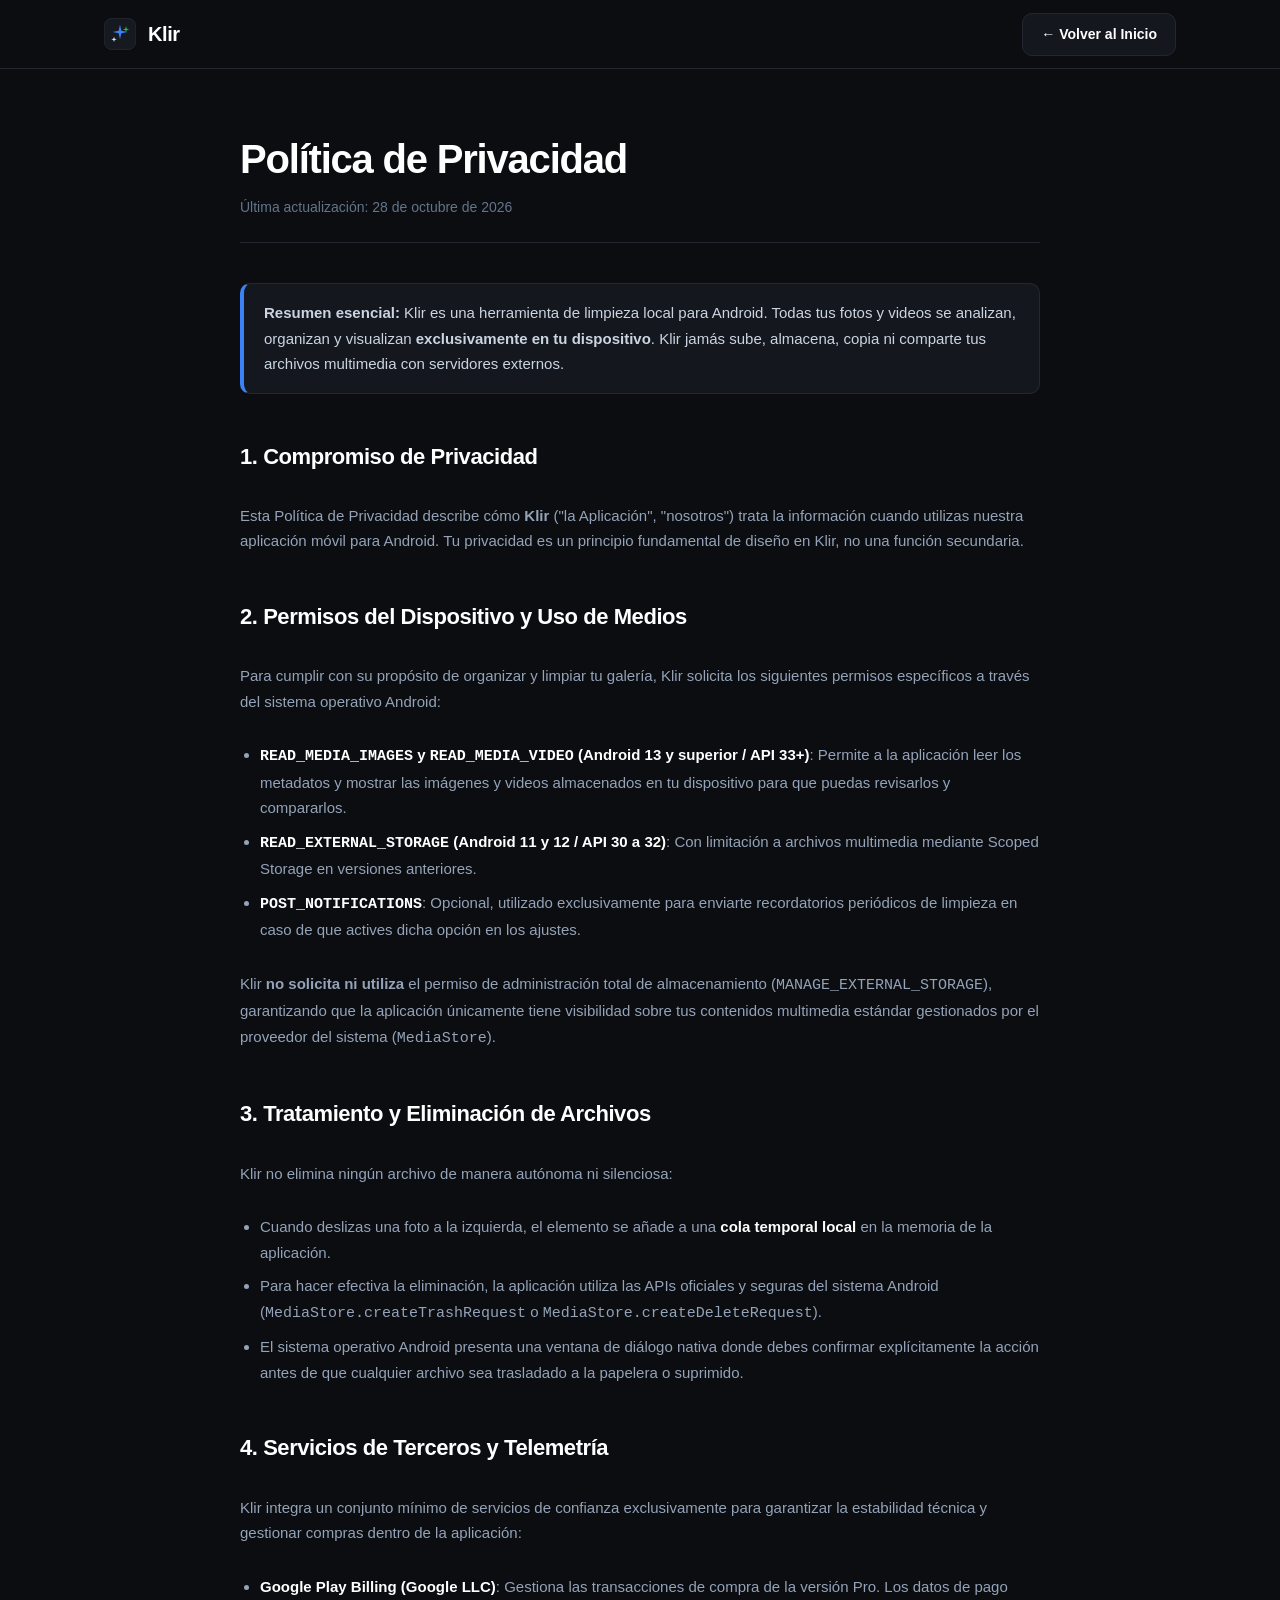
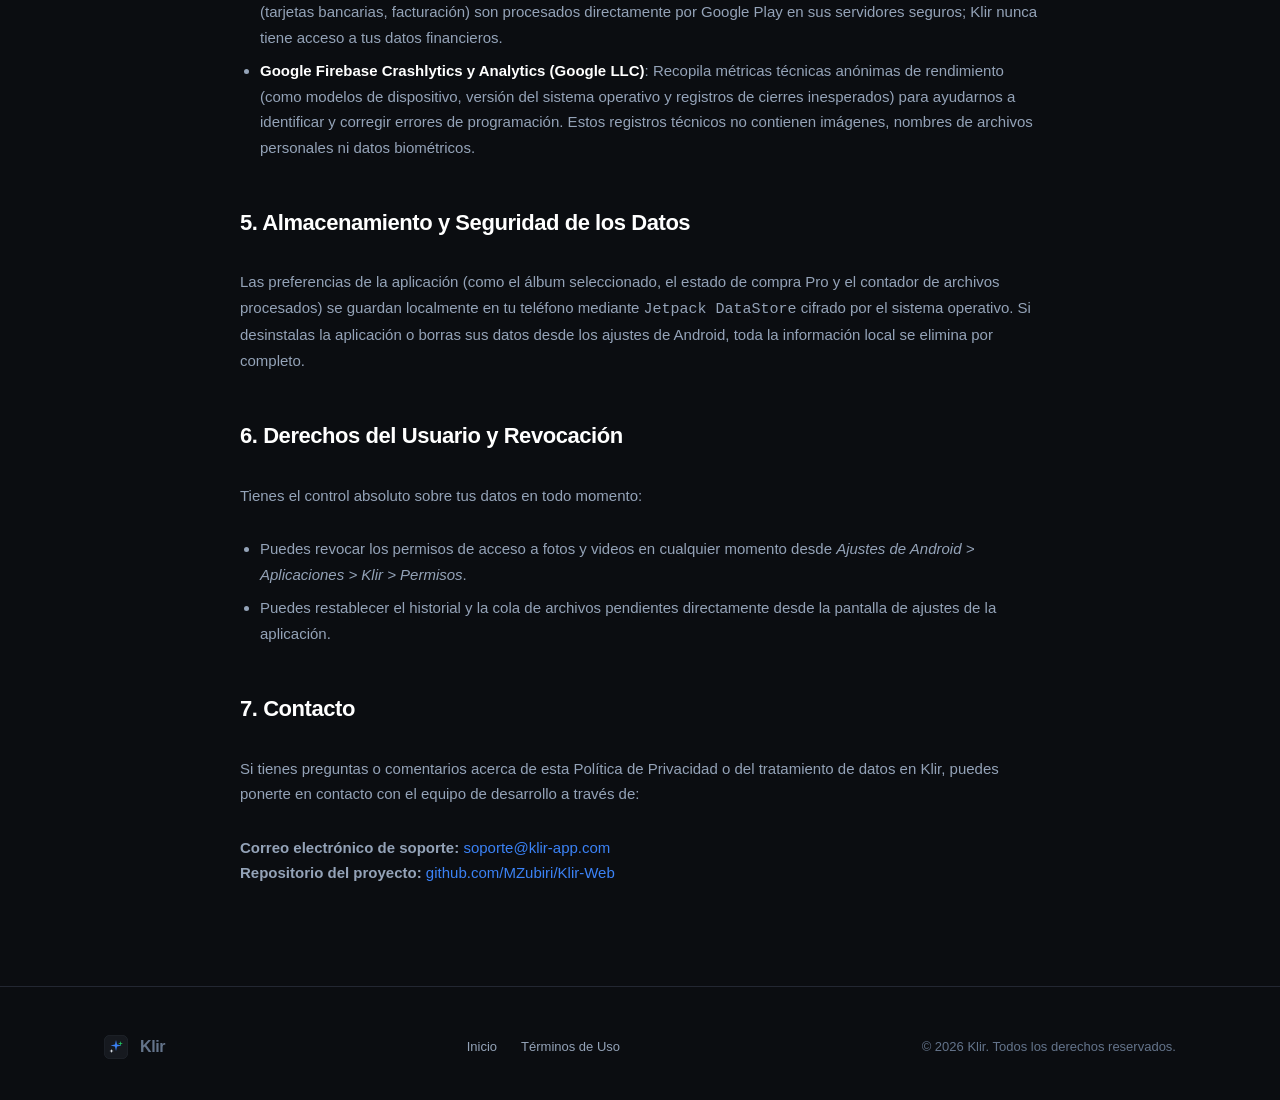
==== privacy.html @ 54c5ca5b "feat: initial release of Klir landing page, interactive demo, and legal policies" ====
<!DOCTYPE html>
<html lang="es">
<head>
  <meta charset="UTF-8">
  <meta name="viewport" content="width=device-width, initial-scale=1.0">
  <title>Política de Privacidad — Klir</title>
  <meta name="description" content="Política de Privacidad oficial de Klir para Android. Conoce cómo protegemos tus fotos y datos con procesamiento 100% en tu dispositivo.">
  <meta name="theme-color" content="#0B0D11">
  <link rel="icon" type="image/svg+xml" href="assets/favicon.svg">
  <link rel="stylesheet" href="styles.css">
</head>
<body>

  <!-- Header -->
  <header class="site-header">
    <div class="container nav-wrap">
      <a href="index.html" class="brand">
        <img src="assets/logo.svg" alt="Klir Icon" class="brand-icon">
        <span>Klir</span>
      </a>

      <div class="nav-actions">
        <a href="index.html" class="btn btn-secondary">← Volver al Inicio</a>
      </div>
    </div>
  </header>

  <!-- Legal Content -->
  <main class="container legal-page">
    <header class="legal-header">
      <h1 class="legal-title">Política de Privacidad</h1>
      <div class="legal-updated">Última actualización: 28 de octubre de 2026</div>
    </header>

    <div class="legal-content">
      <div class="legal-callout">
        <strong>Resumen esencial:</strong> Klir es una herramienta de limpieza local para Android. Todas tus fotos y videos se analizan, organizan y visualizan <strong>exclusivamente en tu dispositivo</strong>. Klir jamás sube, almacena, copia ni comparte tus archivos multimedia con servidores externos.
      </div>

      <h2>1. Compromiso de Privacidad</h2>
      <p>
        Esta Política de Privacidad describe cómo <strong>Klir</strong> ("la Aplicación", "nosotros") trata la información cuando utilizas nuestra aplicación móvil para Android. Tu privacidad es un principio fundamental de diseño en Klir, no una función secundaria.
      </p>

      <h2>2. Permisos del Dispositivo y Uso de Medios</h2>
      <p>
        Para cumplir con su propósito de organizar y limpiar tu galería, Klir solicita los siguientes permisos específicos a través del sistema operativo Android:
      </p>
      <ul>
        <li>
          <strong><code>READ_MEDIA_IMAGES</code> y <code>READ_MEDIA_VIDEO</code> (Android 13 y superior / API 33+)</strong>: Permite a la aplicación leer los metadatos y mostrar las imágenes y videos almacenados en tu dispositivo para que puedas revisarlos y compararlos.
        </li>
        <li>
          <strong><code>READ_EXTERNAL_STORAGE</code> (Android 11 y 12 / API 30 a 32)</strong>: Con limitación a archivos multimedia mediante Scoped Storage en versiones anteriores.
        </li>
        <li>
          <strong><code>POST_NOTIFICATIONS</code></strong>: Opcional, utilizado exclusivamente para enviarte recordatorios periódicos de limpieza en caso de que actives dicha opción en los ajustes.
        </li>
      </ul>
      <p>
        Klir <strong>no solicita ni utiliza</strong> el permiso de administración total de almacenamiento (<code>MANAGE_EXTERNAL_STORAGE</code>), garantizando que la aplicación únicamente tiene visibilidad sobre tus contenidos multimedia estándar gestionados por el proveedor del sistema (<code>MediaStore</code>).
      </p>

      <h2>3. Tratamiento y Eliminación de Archivos</h2>
      <p>
        Klir no elimina ningún archivo de manera autónoma ni silenciosa:
      </p>
      <ul>
        <li>Cuando deslizas una foto a la izquierda, el elemento se añade a una <strong>cola temporal local</strong> en la memoria de la aplicación.</li>
        <li>Para hacer efectiva la eliminación, la aplicación utiliza las APIs oficiales y seguras del sistema Android (<code>MediaStore.createTrashRequest</code> o <code>MediaStore.createDeleteRequest</code>).</li>
        <li>El sistema operativo Android presenta una ventana de diálogo nativa donde debes confirmar explícitamente la acción antes de que cualquier archivo sea trasladado a la papelera o suprimido.</li>
      </ul>

      <h2>4. Servicios de Terceros y Telemetría</h2>
      <p>
        Klir integra un conjunto mínimo de servicios de confianza exclusivamente para garantizar la estabilidad técnica y gestionar compras dentro de la aplicación:
      </p>
      <ul>
        <li>
          <strong>Google Play Billing (Google LLC)</strong>: Gestiona las transacciones de compra de la versión Pro. Los datos de pago (tarjetas bancarias, facturación) son procesados directamente por Google Play en sus servidores seguros; Klir nunca tiene acceso a tus datos financieros.
        </li>
        <li>
          <strong>Google Firebase Crashlytics y Analytics (Google LLC)</strong>: Recopila métricas técnicas anónimas de rendimiento (como modelos de dispositivo, versión del sistema operativo y registros de cierres inesperados) para ayudarnos a identificar y corregir errores de programación. Estos registros técnicos no contienen imágenes, nombres de archivos personales ni datos biométricos.
        </li>
      </ul>

      <h2>5. Almacenamiento y Seguridad de los Datos</h2>
      <p>
        Las preferencias de la aplicación (como el álbum seleccionado, el estado de compra Pro y el contador de archivos procesados) se guardan localmente en tu teléfono mediante <code>Jetpack DataStore</code> cifrado por el sistema operativo. Si desinstalas la aplicación o borras sus datos desde los ajustes de Android, toda la información local se elimina por completo.
      </p>

      <h2>6. Derechos del Usuario y Revocación</h2>
      <p>
        Tienes el control absoluto sobre tus datos en todo momento:
      </p>
      <ul>
        <li>Puedes revocar los permisos de acceso a fotos y videos en cualquier momento desde <em>Ajustes de Android &gt; Aplicaciones &gt; Klir &gt; Permisos</em>.</li>
        <li>Puedes restablecer el historial y la cola de archivos pendientes directamente desde la pantalla de ajustes de la aplicación.</li>
      </ul>

      <h2>7. Contacto</h2>
      <p>
        Si tienes preguntas o comentarios acerca de esta Política de Privacidad o del tratamiento de datos en Klir, puedes ponerte en contacto con el equipo de desarrollo a través de:
      </p>
      <p>
        <strong>Correo electrónico de soporte:</strong> <a href="mailto:soporte@klir-app.com" style="color: var(--accent-blue);">soporte@klir-app.com</a><br>
        <strong>Repositorio del proyecto:</strong> <a href="https://github.com/MZubiri/Klir-Web" target="_blank" rel="noopener" style="color: var(--accent-blue);">github.com/MZubiri/Klir-Web</a>
      </p>
    </div>
  </main>

  <!-- Footer -->
  <footer class="site-footer">
    <div class="container footer-grid">
      <div class="brand">
        <img src="assets/logo.svg" alt="Klir Icon" style="width: 24px; height: 24px;">
        <span style="font-size: 16px;">Klir</span>
      </div>

      <ul class="footer-nav">
        <li><a href="index.html" class="footer-link">Inicio</a></li>
        <li><a href="terms.html" class="footer-link">Términos de Uso</a></li>
      </ul>

      <div>
        <span>© 2026 Klir. Todos los derechos reservados.</span>
      </div>
    </div>
  </footer>

</body>
</html>
---- styles.css ----
/* ==========================================================================
   KLIR WEB — Minimalist, Solid Tech Design (Zero AI Gradients)
   ========================================================================== */

:root {
  --bg-main: #0B0D11;
  --bg-card: #14171E;
  --bg-card-hover: #1A1F29;
  --bg-inset: #0F1217;
  --border-color: #232732;
  --border-highlight: #333846;
  
  --text-main: #FFFFFF;
  --text-muted: #94A3B8;
  --text-dim: #64748B;
  
  --accent-blue: #3B82F6;
  --accent-blue-hover: #2563EB;
  --accent-green: #22C55E;
  --accent-green-bg: #14281E;
  --accent-red: #EF4444;
  --accent-red-bg: #2B1517;
  --accent-star: #F59E0B;
  
  --font-sans: -apple-system, BlinkMacSystemFont, "Segoe UI", Roboto, Helvetica, Arial, sans-serif;
  --font-mono: ui-monospace, SFMono-Regular, Menlo, Monaco, Consolas, monospace;
  
  --radius-sm: 6px;
  --radius-md: 10px;
  --radius-lg: 16px;
  --radius-xl: 24px;
  
  --container-max: 1120px;
}

* {
  box-sizing: border-box;
  margin: 0;
  padding: 0;
}

html {
  font-family: var(--font-sans);
  background-color: var(--bg-main);
  color: var(--text-main);
  line-height: 1.5;
  -webkit-font-smoothing: antialiased;
  scroll-behavior: smooth;
}

body {
  min-height: 100vh;
  display: flex;
  flex-direction: column;
}

a {
  color: inherit;
  text-decoration: none;
}

button {
  font-family: inherit;
  cursor: pointer;
  border: none;
  background: none;
}

.container {
  max-width: var(--container-max);
  margin: 0 auto;
  padding: 0 24px;
  width: 100%;
}

/* ==========================================================================
   Navigation
   ========================================================================== */
.site-header {
  position: sticky;
  top: 0;
  z-index: 100;
  background-color: var(--bg-main);
  border-bottom: 1px solid var(--border-color);
}

.nav-wrap {
  display: flex;
  align-items: center;
  justify-content: space-between;
  height: 68px;
}

.brand {
  display: flex;
  align-items: center;
  gap: 12px;
  font-size: 20px;
  font-weight: 700;
  letter-spacing: -0.02em;
}

.brand-icon {
  width: 32px;
  height: 32px;
}

.nav-links {
  display: flex;
  align-items: center;
  gap: 32px;
  list-style: none;
}

.nav-link {
  font-size: 14px;
  font-weight: 500;
  color: var(--text-muted);
  transition: color 0.15s ease;
}

.nav-link:hover {
  color: var(--text-main);
}

.nav-actions {
  display: flex;
  align-items: center;
  gap: 12px;
}

/* ==========================================================================
   Buttons & Badges (Solid & Crisp)
   ========================================================================== */
.btn {
  display: inline-flex;
  align-items: center;
  justify-content: center;
  gap: 8px;
  font-size: 14px;
  font-weight: 600;
  padding: 10px 18px;
  border-radius: var(--radius-md);
  transition: all 0.15s ease;
  white-space: nowrap;
}

.btn-primary {
  background-color: var(--accent-blue);
  color: #FFFFFF;
  border: 1px solid var(--accent-blue);
}

.btn-primary:hover {
  background-color: var(--accent-blue-hover);
  border-color: var(--accent-blue-hover);
}

.btn-secondary {
  background-color: var(--bg-card);
  color: var(--text-main);
  border: 1px solid var(--border-color);
}

.btn-secondary:hover {
  background-color: var(--bg-card-hover);
  border-color: var(--border-highlight);
}

.btn-lg {
  padding: 14px 24px;
  font-size: 16px;
  border-radius: var(--radius-md);
}

.pill-badge {
  display: inline-flex;
  align-items: center;
  gap: 8px;
  padding: 6px 14px;
  background-color: var(--bg-card);
  border: 1px solid var(--border-color);
  border-radius: 9999px;
  font-size: 13px;
  font-weight: 500;
  color: var(--text-muted);
}

.pill-dot {
  width: 8px;
  height: 8px;
  border-radius: 50%;
  background-color: var(--accent-green);
}

/* ==========================================================================
   Hero Section
   ========================================================================== */
.hero-section {
  padding: 80px 0 60px;
  border-bottom: 1px solid var(--border-color);
}

.hero-grid {
  display: grid;
  grid-template-columns: 1.15fr 0.85fr;
  gap: 56px;
  align-items: center;
}

.hero-content {
  display: flex;
  flex-direction: column;
  gap: 24px;
}

.hero-title {
  font-size: 52px;
  line-height: 1.08;
  letter-spacing: -0.04em;
  font-weight: 800;
  color: var(--text-main);
}

.hero-subtitle {
  font-size: 19px;
  line-height: 1.5;
  color: var(--text-muted);
  max-width: 540px;
}

.hero-cta {
  display: flex;
  flex-wrap: wrap;
  align-items: center;
  gap: 16px;
  margin-top: 8px;
}

.trust-row {
  display: flex;
  flex-wrap: wrap;
  gap: 20px;
  padding-top: 16px;
  border-top: 1px solid var(--border-color);
}

.trust-item {
  display: flex;
  align-items: center;
  gap: 8px;
  font-size: 13px;
  color: var(--text-dim);
  font-weight: 500;
}

.trust-item svg {
  width: 16px;
  height: 16px;
  color: var(--accent-blue);
}

/* ==========================================================================
   Interactive Phone Frame / Mockup (Solid borders, zero blur)
   ========================================================================== */
.phone-mockup-wrapper {
  display: flex;
  justify-content: center;
}

.phone-mockup {
  width: 320px;
  height: 620px;
  background-color: #000000;
  border: 10px solid #232732;
  border-radius: 40px;
  position: relative;
  overflow: hidden;
  box-shadow: 0 0 0 1px #333846;
  display: flex;
  flex-direction: column;
}

.phone-notch {
  width: 90px;
  height: 18px;
  background-color: #232732;
  position: absolute;
  top: 0;
  left: 50%;
  transform: translateX(-50%);
  border-bottom-left-radius: 10px;
  border-bottom-right-radius: 10px;
  z-index: 10;
}

.app-screen {
  flex: 1;
  background-color: #0E1117;
  display: flex;
  flex-direction: column;
  padding: 24px 16px 16px;
  position: relative;
  user-select: none;
}

.app-screen-header {
  display: flex;
  justify-content: space-between;
  align-items: center;
  margin-bottom: 16px;
}

.app-badge-album {
  font-size: 11px;
  font-weight: 600;
  background-color: #1A1F29;
  border: 1px solid #2A303C;
  color: #CBD5E1;
  padding: 4px 10px;
  border-radius: 6px;
}

.app-badge-trash {
  font-size: 11px;
  font-weight: 700;
  background-color: #2B1517;
  border: 1px solid #451B1E;
  color: #EF4444;
  padding: 4px 8px;
  border-radius: 6px;
}

/* The Swipe Card in Mockup */
.card-stack {
  flex: 1;
  position: relative;
  display: flex;
  align-items: center;
  justify-content: center;
}

.interactive-card {
  width: 100%;
  height: 100%;
  max-height: 380px;
  background-color: #1A1E27;
  border: 1px solid #2C3240;
  border-radius: 18px;
  overflow: hidden;
  position: relative;
  display: flex;
  flex-direction: column;
  transition: transform 0.3s cubic-bezier(0.175, 0.885, 0.32, 1.275), opacity 0.2s ease;
  cursor: grab;
}

.interactive-card:active {
  cursor: grabbing;
}

.card-image-box {
  flex: 1;
  background-color: #242A36;
  display: flex;
  flex-direction: column;
  align-items: center;
  justify-content: center;
  position: relative;
  overflow: hidden;
}

.card-sample-visual {
  width: 100%;
  height: 100%;
  display: flex;
  align-items: center;
  justify-content: center;
  background-color: #1F2430;
  color: #64748B;
  font-size: 48px;
}

.card-stamp {
  position: absolute;
  top: 20px;
  padding: 6px 14px;
  font-size: 14px;
  font-weight: 800;
  border-radius: 8px;
  letter-spacing: 0.05em;
  opacity: 0;
  transition: opacity 0.15s ease;
  pointer-events: none;
}

.stamp-keep {
  left: 20px;
  background-color: var(--accent-green);
  color: #000000;
}

.stamp-delete {
  right: 20px;
  background-color: var(--accent-red);
  color: #FFFFFF;
}

.card-meta-bar {
  padding: 12px 14px;
  background-color: #14171E;
  border-top: 1px solid #232732;
  display: flex;
  justify-content: space-between;
  align-items: center;
}

.card-meta-title {
  font-size: 12px;
  font-weight: 600;
  color: #FFFFFF;
}

.card-meta-size {
  font-size: 11px;
  font-family: var(--font-mono);
  color: #94A3B8;
}

/* Mockup Action Controls */
.mockup-controls {
  display: flex;
  justify-content: space-around;
  align-items: center;
  margin-top: 16px;
  padding: 0 10px;
}

.mockup-btn {
  width: 48px;
  height: 48px;
  border-radius: 50%;
  display: flex;
  align-items: center;
  justify-content: center;
  border: 1px solid #272C37;
  background-color: #151820;
  transition: all 0.15s ease;
}

.mockup-btn:hover {
  transform: scale(1.08);
}

.mockup-btn.btn-del {
  color: #EF4444;
}
.mockup-btn.btn-del:hover {
  background-color: #2B1517;
  border-color: #EF4444;
}

.mockup-btn.btn-star {
  color: #F59E0B;
}
.mockup-btn.btn-star:hover {
  background-color: #2A2012;
  border-color: #F59E0B;
}

.mockup-btn.btn-keep {
  color: #22C55E;
}
.mockup-btn.btn-keep:hover {
  background-color: #14281E;
  border-color: #22C55E;
}

/* ==========================================================================
   Section: Bento Grid Features (Crisp, High-Contrast Solid Cards)
   ========================================================================== */
.section {
  padding: 80px 0;
  border-bottom: 1px solid var(--border-color);
}

.section-header {
  text-align: center;
  max-width: 640px;
  margin: 0 auto 56px;
}

.section-tag {
  font-size: 12px;
  font-weight: 700;
  text-transform: uppercase;
  letter-spacing: 0.1em;
  color: var(--accent-blue);
  margin-bottom: 12px;
}

.section-title {
  font-size: 38px;
  font-weight: 800;
  letter-spacing: -0.03em;
  line-height: 1.15;
  color: var(--text-main);
  margin-bottom: 16px;
}

.section-desc {
  font-size: 16px;
  color: var(--text-muted);
  line-height: 1.5;
}

.bento-grid {
  display: grid;
  grid-template-columns: repeat(3, 1fr);
  gap: 20px;
}

.bento-card {
  background-color: var(--bg-card);
  border: 1px solid var(--border-color);
  border-radius: var(--radius-lg);
  padding: 28px;
  display: flex;
  flex-direction: column;
  justify-content: space-between;
  transition: border-color 0.15s ease;
}

.bento-card:hover {
  border-color: var(--border-highlight);
}

.bento-card.col-span-2 {
  grid-column: span 2;
}

.bento-icon {
  width: 44px;
  height: 44px;
  border-radius: var(--radius-md);
  background-color: var(--bg-inset);
  border: 1px solid var(--border-color);
  display: flex;
  align-items: center;
  justify-content: center;
  color: var(--text-main);
  margin-bottom: 20px;
}

.bento-title {
  font-size: 20px;
  font-weight: 700;
  letter-spacing: -0.02em;
  margin-bottom: 10px;
  color: var(--text-main);
}

.bento-text {
  font-size: 14px;
  color: var(--text-muted);
  line-height: 1.55;
}

.bento-preview {
  margin-top: 24px;
  background-color: var(--bg-inset);
  border: 1px solid var(--border-color);
  border-radius: var(--radius-md);
  padding: 16px;
  display: flex;
  align-items: center;
  justify-content: center;
}

/* Burst Filmstrip Mini Preview */
.burst-strip {
  display: flex;
  gap: 8px;
  width: 100%;
}

.burst-thumb {
  flex: 1;
  height: 64px;
  background-color: #242A36;
  border: 1px solid #333C4D;
  border-radius: 8px;
  position: relative;
  display: flex;
  align-items: center;
  justify-content: center;
  font-size: 11px;
  font-weight: 700;
  color: #94A3B8;
}

.burst-thumb.active {
  border: 2px solid var(--accent-blue);
  background-color: #1A2333;
  color: #FFFFFF;
}

.burst-badge-check {
  position: absolute;
  top: 4px;
  right: 4px;
  width: 16px;
  height: 16px;
  border-radius: 50%;
  background-color: var(--accent-green);
  color: #000;
  font-size: 10px;
  display: flex;
  align-items: center;
  justify-content: center;
  font-weight: 900;
}

.burst-badge-cross {
  position: absolute;
  top: 4px;
  right: 4px;
  width: 16px;
  height: 16px;
  border-radius: 50%;
  background-color: var(--accent-red);
  color: #FFF;
  font-size: 10px;
  display: flex;
  align-items: center;
  justify-content: center;
  font-weight: 900;
}

/* ==========================================================================
   Section: Privacy & Security (Crucial for Play Store Policy)
   ========================================================================== */
.privacy-box {
  background-color: var(--bg-card);
  border: 1px solid var(--border-color);
  border-radius: var(--radius-xl);
  padding: 44px;
  display: grid;
  grid-template-columns: 1fr 1fr;
  gap: 40px;
}

.privacy-list {
  list-style: none;
  display: flex;
  flex-direction: column;
  gap: 16px;
}

.privacy-item {
  display: flex;
  align-items: flex-start;
  gap: 12px;
}

.privacy-bullet {
  width: 20px;
  height: 20px;
  border-radius: 50%;
  background-color: var(--accent-green-bg);
  border: 1px solid var(--accent-green);
  color: var(--accent-green);
  display: flex;
  align-items: center;
  justify-content: center;
  font-size: 12px;
  font-weight: 900;
  flex-shrink: 0;
  margin-top: 2px;
}

.privacy-item-text {
  font-size: 14px;
  color: var(--text-muted);
  line-height: 1.5;
}

.privacy-item-text strong {
  color: var(--text-main);
  display: block;
  font-size: 15px;
  margin-bottom: 2px;
}

/* ==========================================================================
   Section: FAQ
   ========================================================================== */
.faq-grid {
  display: flex;
  flex-direction: column;
  gap: 12px;
  max-width: 760px;
  margin: 0 auto;
}

.faq-card {
  background-color: var(--bg-card);
  border: 1px solid var(--border-color);
  border-radius: var(--radius-md);
  overflow: hidden;
  transition: border-color 0.15s ease;
}

.faq-card:hover {
  border-color: var(--border-highlight);
}

.faq-header {
  padding: 20px 24px;
  width: 100%;
  display: flex;
  justify-content: space-between;
  align-items: center;
  text-align: left;
  font-size: 16px;
  font-weight: 600;
  color: var(--text-main);
}

.faq-icon {
  width: 20px;
  height: 20px;
  transition: transform 0.2s ease;
  color: var(--text-muted);
}

.faq-card.open .faq-icon {
  transform: rotate(180deg);
}

.faq-body {
  padding: 0 24px 20px;
  font-size: 14px;
  color: var(--text-muted);
  line-height: 1.6;
  display: none;
}

.faq-card.open .faq-body {
  display: block;
}

/* ==========================================================================
   Section: CTA / Final Download
   ========================================================================== */
.cta-box {
  background-color: var(--bg-card);
  border: 1px solid var(--border-color);
  border-radius: var(--radius-xl);
  padding: 56px 32px;
  text-align: center;
  display: flex;
  flex-direction: column;
  align-items: center;
  gap: 20px;
}

.cta-title {
  font-size: 36px;
  font-weight: 800;
  letter-spacing: -0.03em;
  color: var(--text-main);
}

.cta-text {
  font-size: 17px;
  color: var(--text-muted);
  max-width: 520px;
}

/* ==========================================================================
   Footer
   ========================================================================== */
.site-footer {
  margin-top: auto;
  border-top: 1px solid var(--border-color);
  background-color: var(--bg-main);
  padding: 48px 0;
  font-size: 13px;
  color: var(--text-dim);
}

.footer-grid {
  display: flex;
  justify-content: space-between;
  align-items: center;
  flex-wrap: wrap;
  gap: 24px;
}

.footer-nav {
  display: flex;
  gap: 24px;
  list-style: none;
}

.footer-link {
  color: var(--text-muted);
  transition: color 0.15s ease;
}

.footer-link:hover {
  color: var(--text-main);
}

/* ==========================================================================
   Legal Document Layout (Privacy / Terms)
   ========================================================================== */
.legal-page {
  padding: 60px 0 100px;
  max-width: 800px;
  margin: 0 auto;
}

.legal-header {
  margin-bottom: 40px;
  border-bottom: 1px solid var(--border-color);
  padding-bottom: 24px;
}

.legal-title {
  font-size: 40px;
  font-weight: 800;
  letter-spacing: -0.03em;
  margin-bottom: 8px;
}

.legal-updated {
  font-size: 14px;
  color: var(--text-dim);
}

.legal-content {
  display: flex;
  flex-direction: column;
  gap: 28px;
  font-size: 15px;
  line-height: 1.7;
  color: #CBD5E1;
}

.legal-content h2 {
  font-size: 22px;
  font-weight: 700;
  color: #FFFFFF;
  margin-top: 16px;
  letter-spacing: -0.02em;
}

.legal-content p {
  color: #94A3B8;
}

.legal-content ul {
  padding-left: 20px;
  display: flex;
  flex-direction: column;
  gap: 8px;
  color: #94A3B8;
}

.legal-content li strong {
  color: #FFFFFF;
}

.legal-callout {
  background-color: var(--bg-card);
  border: 1px solid var(--border-color);
  border-left: 4px solid var(--accent-blue);
  border-radius: var(--radius-md);
  padding: 16px 20px;
}

/* ==========================================================================
   Responsive
   ========================================================================== */
@media (max-width: 900px) {
  .hero-grid {
    grid-template-columns: 1fr;
    gap: 48px;
    text-align: center;
  }
  .hero-content {
    align-items: center;
  }
  .hero-subtitle {
    margin: 0 auto;
  }
  .hero-cta {
    justify-content: center;
  }
  .trust-row {
    justify-content: center;
  }
  .bento-grid {
    grid-template-columns: 1fr;
  }
  .bento-card.col-span-2 {
    grid-column: span 1;
  }
  .privacy-box {
    grid-template-columns: 1fr;
  }
}

@media (max-width: 640px) {
  .hero-title {
    font-size: 38px;
  }
  .nav-links {
    display: none;
  }
  .phone-mockup {
    width: 290px;
    height: 570px;
  }
}
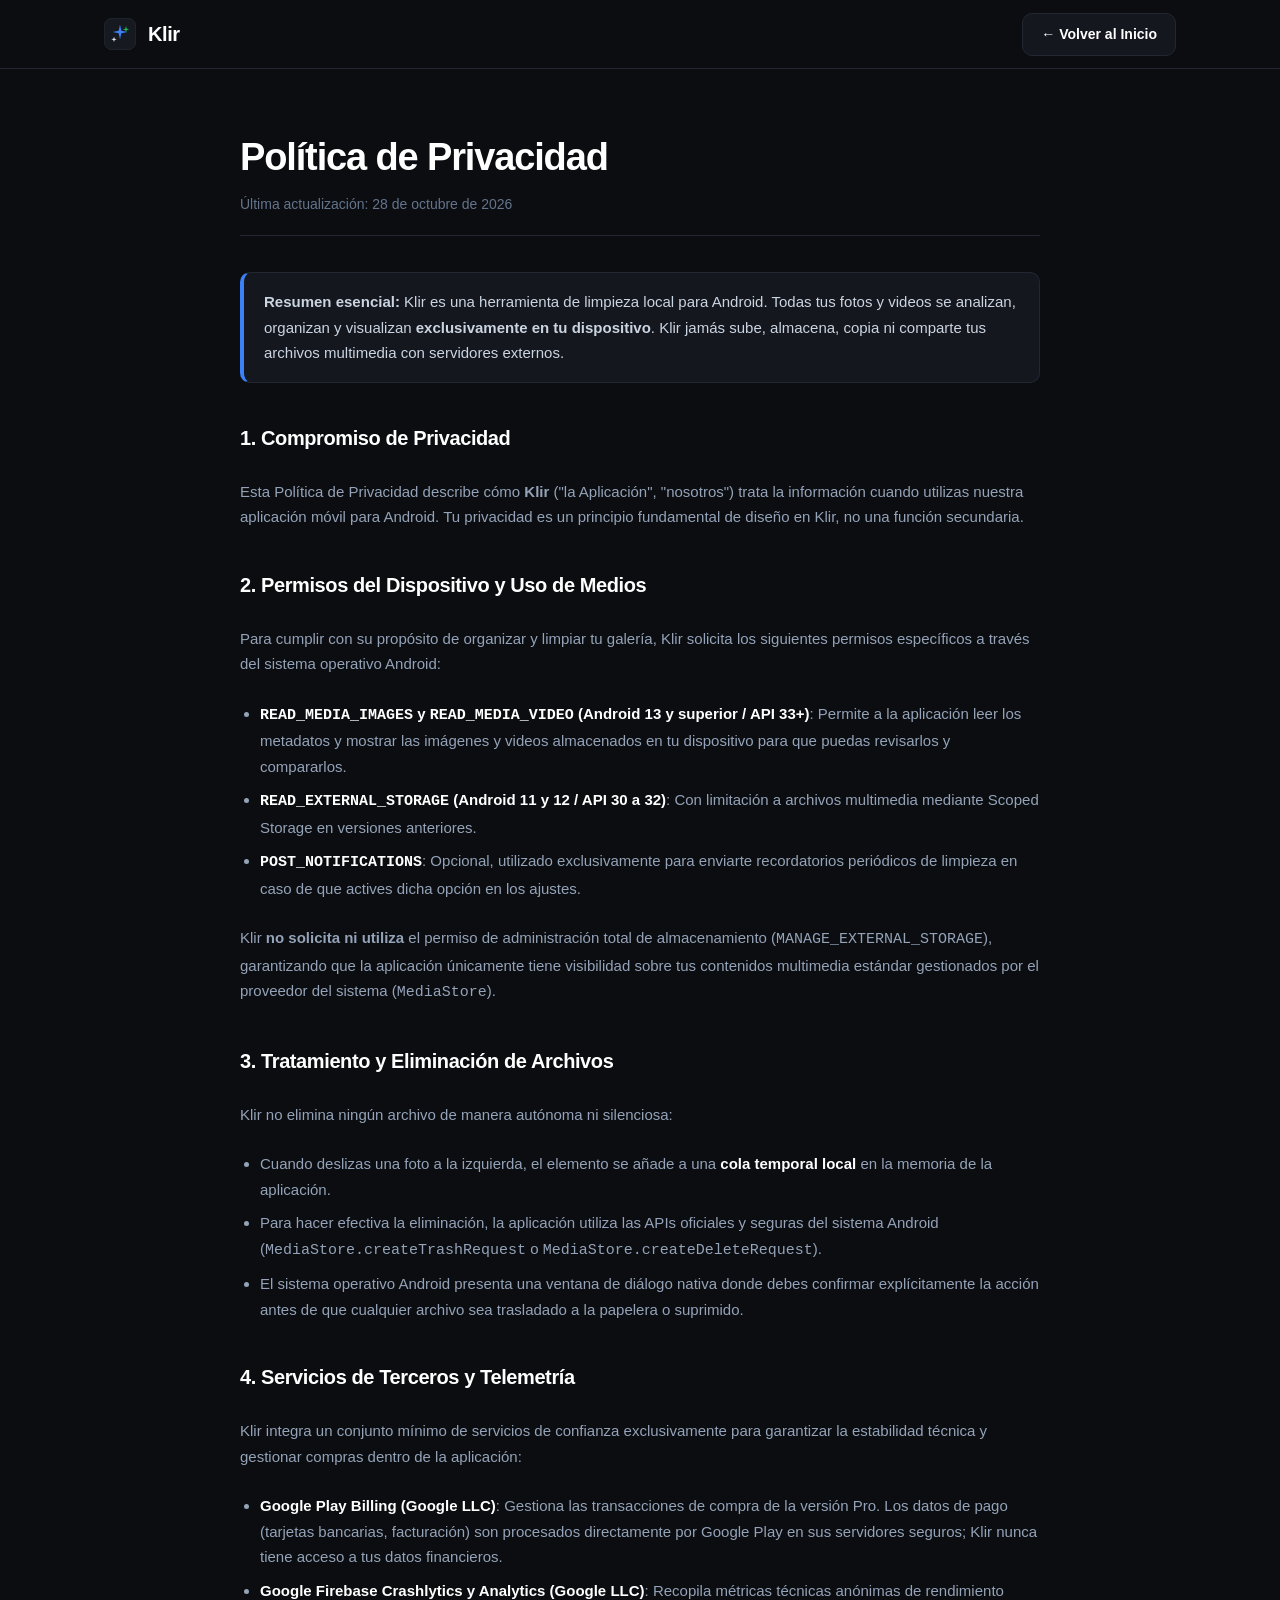
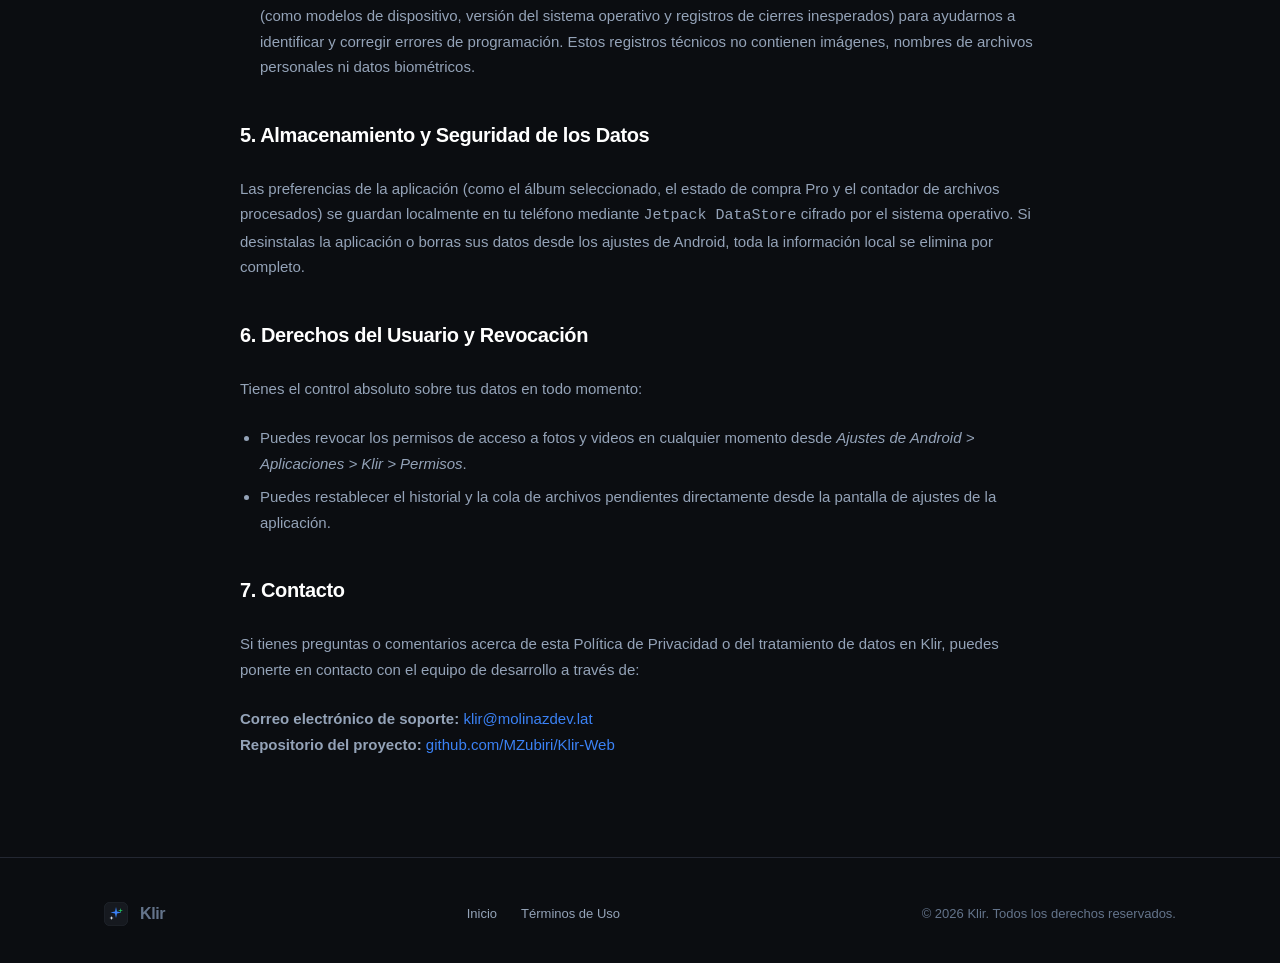
==== commit e71e8225: "refactor: human-centered copy, realistic interactive demo with card stack, and updated contact email" ====
--- a/privacy.html
+++ b/privacy.html
@@ -103,7 +103,7 @@
         Si tienes preguntas o comentarios acerca de esta Política de Privacidad o del tratamiento de datos en Klir, puedes ponerte en contacto con el equipo de desarrollo a través de:
       </p>
       <p>
-        <strong>Correo electrónico de soporte:</strong> <a href="mailto:soporte@klir-app.com" style="color: var(--accent-blue);">soporte@klir-app.com</a><br>
+        <strong>Correo electrónico de soporte:</strong> <a href="mailto:klir@molinazdev.lat" style="color: var(--accent-blue);">klir@molinazdev.lat</a><br>
         <strong>Repositorio del proyecto:</strong> <a href="https://github.com/MZubiri/Klir-Web" target="_blank" rel="noopener" style="color: var(--accent-blue);">github.com/MZubiri/Klir-Web</a>
       </p>
     </div>
--- a/styles.css
+++ b/styles.css
@@ -1,5 +1,6 @@
 /* ==========================================================================
    KLIR WEB — Minimalist, Solid Tech Design (Zero AI Gradients)
+   Human-focused, high contrast, clean typography.
    ========================================================================== */
 
 :root {
@@ -130,7 +131,7 @@
 }
 
 /* ==========================================================================
-   Buttons & Badges (Solid & Crisp)
+   Buttons & Badges
    ========================================================================== */
 .btn {
   display: inline-flex;
@@ -197,36 +198,36 @@
    Hero Section
    ========================================================================== */
 .hero-section {
-  padding: 80px 0 60px;
+  padding: 70px 0 50px;
   border-bottom: 1px solid var(--border-color);
 }
 
 .hero-grid {
   display: grid;
-  grid-template-columns: 1.15fr 0.85fr;
-  gap: 56px;
+  grid-template-columns: 1.1fr 0.9fr;
+  gap: 52px;
   align-items: center;
 }
 
 .hero-content {
   display: flex;
   flex-direction: column;
-  gap: 24px;
+  gap: 22px;
 }
 
 .hero-title {
-  font-size: 52px;
-  line-height: 1.08;
+  font-size: 50px;
+  line-height: 1.1;
   letter-spacing: -0.04em;
   font-weight: 800;
   color: var(--text-main);
 }
 
 .hero-subtitle {
-  font-size: 19px;
-  line-height: 1.5;
-  color: var(--text-muted);
-  max-width: 540px;
+  font-size: 18px;
+  line-height: 1.55;
+  color: var(--text-muted);
+  max-width: 530px;
 }
 
 .hero-cta {
@@ -234,14 +235,14 @@
   flex-wrap: wrap;
   align-items: center;
   gap: 16px;
-  margin-top: 8px;
+  margin-top: 6px;
 }
 
 .trust-row {
   display: flex;
   flex-wrap: wrap;
   gap: 20px;
-  padding-top: 16px;
+  padding-top: 18px;
   border-top: 1px solid var(--border-color);
 }
 
@@ -250,7 +251,7 @@
   align-items: center;
   gap: 8px;
   font-size: 13px;
-  color: var(--text-dim);
+  color: var(--text-muted);
   font-weight: 500;
 }
 
@@ -258,22 +259,25 @@
   width: 16px;
   height: 16px;
   color: var(--accent-blue);
-}
-
-/* ==========================================================================
-   Interactive Phone Frame / Mockup (Solid borders, zero blur)
-   ========================================================================== */
-.phone-mockup-wrapper {
-  display: flex;
-  justify-content: center;
+  flex-shrink: 0;
+}
+
+/* ==========================================================================
+   Interactive Phone Frame / Real Photo Mockup
+   ========================================================================== */
+.phone-mockup-container {
+  display: flex;
+  flex-direction: column;
+  align-items: center;
+  gap: 12px;
 }
 
 .phone-mockup {
-  width: 320px;
+  width: 330px;
   height: 620px;
   background-color: #000000;
   border: 10px solid #232732;
-  border-radius: 40px;
+  border-radius: 42px;
   position: relative;
   overflow: hidden;
   box-shadow: 0 0 0 1px #333846;
@@ -282,16 +286,16 @@
 }
 
 .phone-notch {
-  width: 90px;
-  height: 18px;
+  width: 96px;
+  height: 20px;
   background-color: #232732;
   position: absolute;
   top: 0;
   left: 50%;
   transform: translateX(-50%);
-  border-bottom-left-radius: 10px;
-  border-bottom-right-radius: 10px;
-  z-index: 10;
+  border-bottom-left-radius: 12px;
+  border-bottom-right-radius: 12px;
+  z-index: 20;
 }
 
 .app-screen {
@@ -299,7 +303,7 @@
   background-color: #0E1117;
   display: flex;
   flex-direction: column;
-  padding: 24px 16px 16px;
+  padding: 26px 14px 14px;
   position: relative;
   user-select: none;
 }
@@ -308,7 +312,8 @@
   display: flex;
   justify-content: space-between;
   align-items: center;
-  margin-bottom: 16px;
+  margin-bottom: 14px;
+  padding: 0 4px;
 }
 
 .app-badge-album {
@@ -316,9 +321,11 @@
   font-weight: 600;
   background-color: #1A1F29;
   border: 1px solid #2A303C;
-  color: #CBD5E1;
+  color: #E2E8F0;
   padding: 4px 10px;
   border-radius: 6px;
+  text-transform: uppercase;
+  letter-spacing: 0.04em;
 }
 
 .app-badge-trash {
@@ -327,86 +334,122 @@
   background-color: #2B1517;
   border: 1px solid #451B1E;
   color: #EF4444;
-  padding: 4px 8px;
+  padding: 4px 10px;
   border-radius: 6px;
 }
 
-/* The Swipe Card in Mockup */
+/* Stack Cards */
 .card-stack {
   flex: 1;
   position: relative;
   display: flex;
   align-items: center;
   justify-content: center;
-}
-
-.interactive-card {
+  perspective: 1000px;
+}
+
+/* Background Card (visible beneath active card) */
+.card-background {
+  position: absolute;
+  width: 100%;
+  height: 380px;
+  border-radius: 18px;
+  background-color: #161A22;
+  border: 1px solid #282E3B;
+  transform: scale(0.93) translateY(12px);
+  z-index: 1;
+  overflow: hidden;
+  transition: transform 0.25s ease, opacity 0.25s ease;
+  pointer-events: none;
+}
+
+.card-background-img {
   width: 100%;
   height: 100%;
-  max-height: 380px;
+  background-size: cover;
+  background-position: center;
+  opacity: 0.4;
+  filter: grayscale(40%);
+}
+
+/* Active Interactive Card */
+.interactive-card {
+  position: relative;
+  width: 100%;
+  height: 380px;
   background-color: #1A1E27;
   border: 1px solid #2C3240;
   border-radius: 18px;
   overflow: hidden;
-  position: relative;
-  display: flex;
-  flex-direction: column;
-  transition: transform 0.3s cubic-bezier(0.175, 0.885, 0.32, 1.275), opacity 0.2s ease;
+  z-index: 5;
+  display: flex;
+  flex-direction: column;
   cursor: grab;
+  touch-action: none;
+  box-shadow: 0 8px 24px rgba(0, 0, 0, 0.4);
 }
 
 .interactive-card:active {
   cursor: grabbing;
 }
 
-.card-image-box {
+.card-photo {
   flex: 1;
-  background-color: #242A36;
-  display: flex;
-  flex-direction: column;
+  position: relative;
+  background-size: cover;
+  background-position: center;
+  background-repeat: no-repeat;
+  background-color: #1F2430;
+  display: flex;
   align-items: center;
   justify-content: center;
-  position: relative;
-  overflow: hidden;
-}
-
-.card-sample-visual {
-  width: 100%;
-  height: 100%;
-  display: flex;
-  align-items: center;
-  justify-content: center;
-  background-color: #1F2430;
-  color: #64748B;
-  font-size: 48px;
+}
+
+/* Photo bottom shade for metadata text readability */
+.card-photo-overlay {
+  position: absolute;
+  inset: 0;
+  background: linear-gradient(180deg, rgba(0,0,0,0.1) 0%, rgba(0,0,0,0.7) 100%);
+  pointer-events: none;
 }
 
 .card-stamp {
   position: absolute;
-  top: 20px;
+  top: 18px;
   padding: 6px 14px;
-  font-size: 14px;
+  font-size: 13px;
   font-weight: 800;
   border-radius: 8px;
   letter-spacing: 0.05em;
   opacity: 0;
-  transition: opacity 0.15s ease;
+  transition: opacity 0.1s ease;
   pointer-events: none;
+  z-index: 10;
 }
 
 .stamp-keep {
-  left: 20px;
+  left: 18px;
   background-color: var(--accent-green);
   color: #000000;
 }
 
 .stamp-delete {
-  right: 20px;
+  right: 18px;
   background-color: var(--accent-red);
   color: #FFFFFF;
 }
 
+.stamp-star {
+  left: 50%;
+  top: 30px;
+  transform: translateX(-50%);
+  background-color: var(--accent-star);
+  color: #000000;
+}
+
 .card-meta-bar {
+  position: relative;
+  z-index: 5;
   padding: 12px 14px;
   background-color: #14171E;
   border-top: 1px solid #232732;
@@ -416,29 +459,72 @@
 }
 
 .card-meta-title {
-  font-size: 12px;
+  font-size: 13px;
   font-weight: 600;
   color: #FFFFFF;
+  display: flex;
+  align-items: center;
+  gap: 6px;
 }
 
 .card-meta-size {
-  font-size: 11px;
+  font-size: 12px;
   font-family: var(--font-mono);
-  color: #94A3B8;
-}
-
-/* Mockup Action Controls */
+  font-weight: 600;
+  color: var(--accent-blue);
+  background-color: #1E2738;
+  padding: 3px 8px;
+  border-radius: 4px;
+}
+
+/* Completion Screen in Mockup */
+.mockup-completed {
+  position: absolute;
+  inset: 0;
+  background-color: #0E1117;
+  z-index: 15;
+  display: none;
+  flex-direction: column;
+  align-items: center;
+  justify-content: center;
+  text-align: center;
+  padding: 24px;
+}
+
+.mockup-completed.active {
+  display: flex;
+}
+
+.completed-icon {
+  font-size: 48px;
+  margin-bottom: 12px;
+}
+
+.completed-title {
+  font-size: 18px;
+  font-weight: 700;
+  color: #FFFFFF;
+  margin-bottom: 6px;
+}
+
+.completed-stat {
+  font-size: 13px;
+  color: var(--text-muted);
+  margin-bottom: 18px;
+}
+
+/* Controls */
 .mockup-controls {
   display: flex;
-  justify-content: space-around;
-  align-items: center;
-  margin-top: 16px;
-  padding: 0 10px;
+  justify-content: space-between;
+  align-items: center;
+  margin-top: 14px;
+  padding: 0 16px;
 }
 
 .mockup-btn {
-  width: 48px;
-  height: 48px;
+  width: 52px;
+  height: 52px;
   border-radius: 50%;
   display: flex;
   align-items: center;
@@ -448,8 +534,8 @@
   transition: all 0.15s ease;
 }
 
-.mockup-btn:hover {
-  transform: scale(1.08);
+.mockup-btn:active {
+  transform: scale(0.92);
 }
 
 .mockup-btn.btn-del {
@@ -476,18 +562,38 @@
   border-color: #22C55E;
 }
 
-/* ==========================================================================
-   Section: Bento Grid Features (Crisp, High-Contrast Solid Cards)
+.demo-instruction {
+  font-size: 13px;
+  color: var(--text-dim);
+  text-align: center;
+  display: flex;
+  align-items: center;
+  gap: 8px;
+}
+
+.demo-btn-reset {
+  font-size: 12px;
+  color: var(--text-muted);
+  text-decoration: underline;
+  cursor: pointer;
+  padding: 4px 8px;
+}
+.demo-btn-reset:hover {
+  color: #FFFFFF;
+}
+
+/* ==========================================================================
+   Section: Bento Grid Features
    ========================================================================== */
 .section {
-  padding: 80px 0;
+  padding: 75px 0;
   border-bottom: 1px solid var(--border-color);
 }
 
 .section-header {
   text-align: center;
-  max-width: 640px;
-  margin: 0 auto 56px;
+  max-width: 620px;
+  margin: 0 auto 52px;
 }
 
 .section-tag {
@@ -496,16 +602,16 @@
   text-transform: uppercase;
   letter-spacing: 0.1em;
   color: var(--accent-blue);
-  margin-bottom: 12px;
+  margin-bottom: 10px;
 }
 
 .section-title {
-  font-size: 38px;
+  font-size: 36px;
   font-weight: 800;
   letter-spacing: -0.03em;
   line-height: 1.15;
   color: var(--text-main);
-  margin-bottom: 16px;
+  margin-bottom: 14px;
 }
 
 .section-desc {
@@ -549,14 +655,14 @@
   align-items: center;
   justify-content: center;
   color: var(--text-main);
-  margin-bottom: 20px;
+  margin-bottom: 18px;
 }
 
 .bento-title {
-  font-size: 20px;
+  font-size: 19px;
   font-weight: 700;
   letter-spacing: -0.02em;
-  margin-bottom: 10px;
+  margin-bottom: 8px;
   color: var(--text-main);
 }
 
@@ -567,11 +673,11 @@
 }
 
 .bento-preview {
-  margin-top: 24px;
+  margin-top: 20px;
   background-color: var(--bg-inset);
   border: 1px solid var(--border-color);
   border-radius: var(--radius-md);
-  padding: 16px;
+  padding: 14px;
   display: flex;
   align-items: center;
   justify-content: center;
@@ -597,11 +703,12 @@
   font-size: 11px;
   font-weight: 700;
   color: #94A3B8;
+  background-size: cover;
+  background-position: center;
 }
 
 .burst-thumb.active {
   border: 2px solid var(--accent-blue);
-  background-color: #1A2333;
   color: #FFFFFF;
 }
 
@@ -609,12 +716,12 @@
   position: absolute;
   top: 4px;
   right: 4px;
-  width: 16px;
-  height: 16px;
+  width: 18px;
+  height: 18px;
   border-radius: 50%;
   background-color: var(--accent-green);
   color: #000;
-  font-size: 10px;
+  font-size: 11px;
   display: flex;
   align-items: center;
   justify-content: center;
@@ -625,12 +732,12 @@
   position: absolute;
   top: 4px;
   right: 4px;
-  width: 16px;
-  height: 16px;
+  width: 18px;
+  height: 18px;
   border-radius: 50%;
   background-color: var(--accent-red);
   color: #FFF;
-  font-size: 10px;
+  font-size: 11px;
   display: flex;
   align-items: center;
   justify-content: center;
@@ -638,16 +745,16 @@
 }
 
 /* ==========================================================================
-   Section: Privacy & Security (Crucial for Play Store Policy)
+   Section: Privacy (Clean, Non-Technical)
    ========================================================================== */
 .privacy-box {
   background-color: var(--bg-card);
   border: 1px solid var(--border-color);
   border-radius: var(--radius-xl);
-  padding: 44px;
+  padding: 40px;
   display: grid;
   grid-template-columns: 1fr 1fr;
-  gap: 40px;
+  gap: 36px;
 }
 
 .privacy-list {
@@ -664,8 +771,8 @@
 }
 
 .privacy-bullet {
-  width: 20px;
-  height: 20px;
+  width: 22px;
+  height: 22px;
   border-radius: 50%;
   background-color: var(--accent-green-bg);
   border: 1px solid var(--accent-green);
@@ -716,13 +823,13 @@
 }
 
 .faq-header {
-  padding: 20px 24px;
+  padding: 18px 22px;
   width: 100%;
   display: flex;
   justify-content: space-between;
   align-items: center;
   text-align: left;
-  font-size: 16px;
+  font-size: 15px;
   font-weight: 600;
   color: var(--text-main);
 }
@@ -739,7 +846,7 @@
 }
 
 .faq-body {
-  padding: 0 24px 20px;
+  padding: 0 22px 18px;
   font-size: 14px;
   color: var(--text-muted);
   line-height: 1.6;
@@ -757,25 +864,25 @@
   background-color: var(--bg-card);
   border: 1px solid var(--border-color);
   border-radius: var(--radius-xl);
-  padding: 56px 32px;
+  padding: 50px 30px;
   text-align: center;
   display: flex;
   flex-direction: column;
   align-items: center;
-  gap: 20px;
+  gap: 18px;
 }
 
 .cta-title {
-  font-size: 36px;
+  font-size: 34px;
   font-weight: 800;
   letter-spacing: -0.03em;
   color: var(--text-main);
 }
 
 .cta-text {
-  font-size: 17px;
-  color: var(--text-muted);
-  max-width: 520px;
+  font-size: 16px;
+  color: var(--text-muted);
+  max-width: 500px;
 }
 
 /* ==========================================================================
@@ -785,7 +892,7 @@
   margin-top: auto;
   border-top: 1px solid var(--border-color);
   background-color: var(--bg-main);
-  padding: 48px 0;
+  padding: 44px 0;
   font-size: 13px;
   color: var(--text-dim);
 }
@@ -795,7 +902,7 @@
   justify-content: space-between;
   align-items: center;
   flex-wrap: wrap;
-  gap: 24px;
+  gap: 20px;
 }
 
 .footer-nav {
@@ -823,13 +930,13 @@
 }
 
 .legal-header {
-  margin-bottom: 40px;
+  margin-bottom: 36px;
   border-bottom: 1px solid var(--border-color);
-  padding-bottom: 24px;
+  padding-bottom: 20px;
 }
 
 .legal-title {
-  font-size: 40px;
+  font-size: 38px;
   font-weight: 800;
   letter-spacing: -0.03em;
   margin-bottom: 8px;
@@ -843,17 +950,17 @@
 .legal-content {
   display: flex;
   flex-direction: column;
-  gap: 28px;
+  gap: 24px;
   font-size: 15px;
   line-height: 1.7;
   color: #CBD5E1;
 }
 
 .legal-content h2 {
-  font-size: 22px;
+  font-size: 20px;
   font-weight: 700;
   color: #FFFFFF;
-  margin-top: 16px;
+  margin-top: 14px;
   letter-spacing: -0.02em;
 }
 
@@ -887,7 +994,7 @@
 @media (max-width: 900px) {
   .hero-grid {
     grid-template-columns: 1fr;
-    gap: 48px;
+    gap: 40px;
     text-align: center;
   }
   .hero-content {
@@ -915,13 +1022,13 @@
 
 @media (max-width: 640px) {
   .hero-title {
-    font-size: 38px;
+    font-size: 36px;
   }
   .nav-links {
     display: none;
   }
   .phone-mockup {
-    width: 290px;
-    height: 570px;
+    width: 295px;
+    height: 580px;
   }
 }
